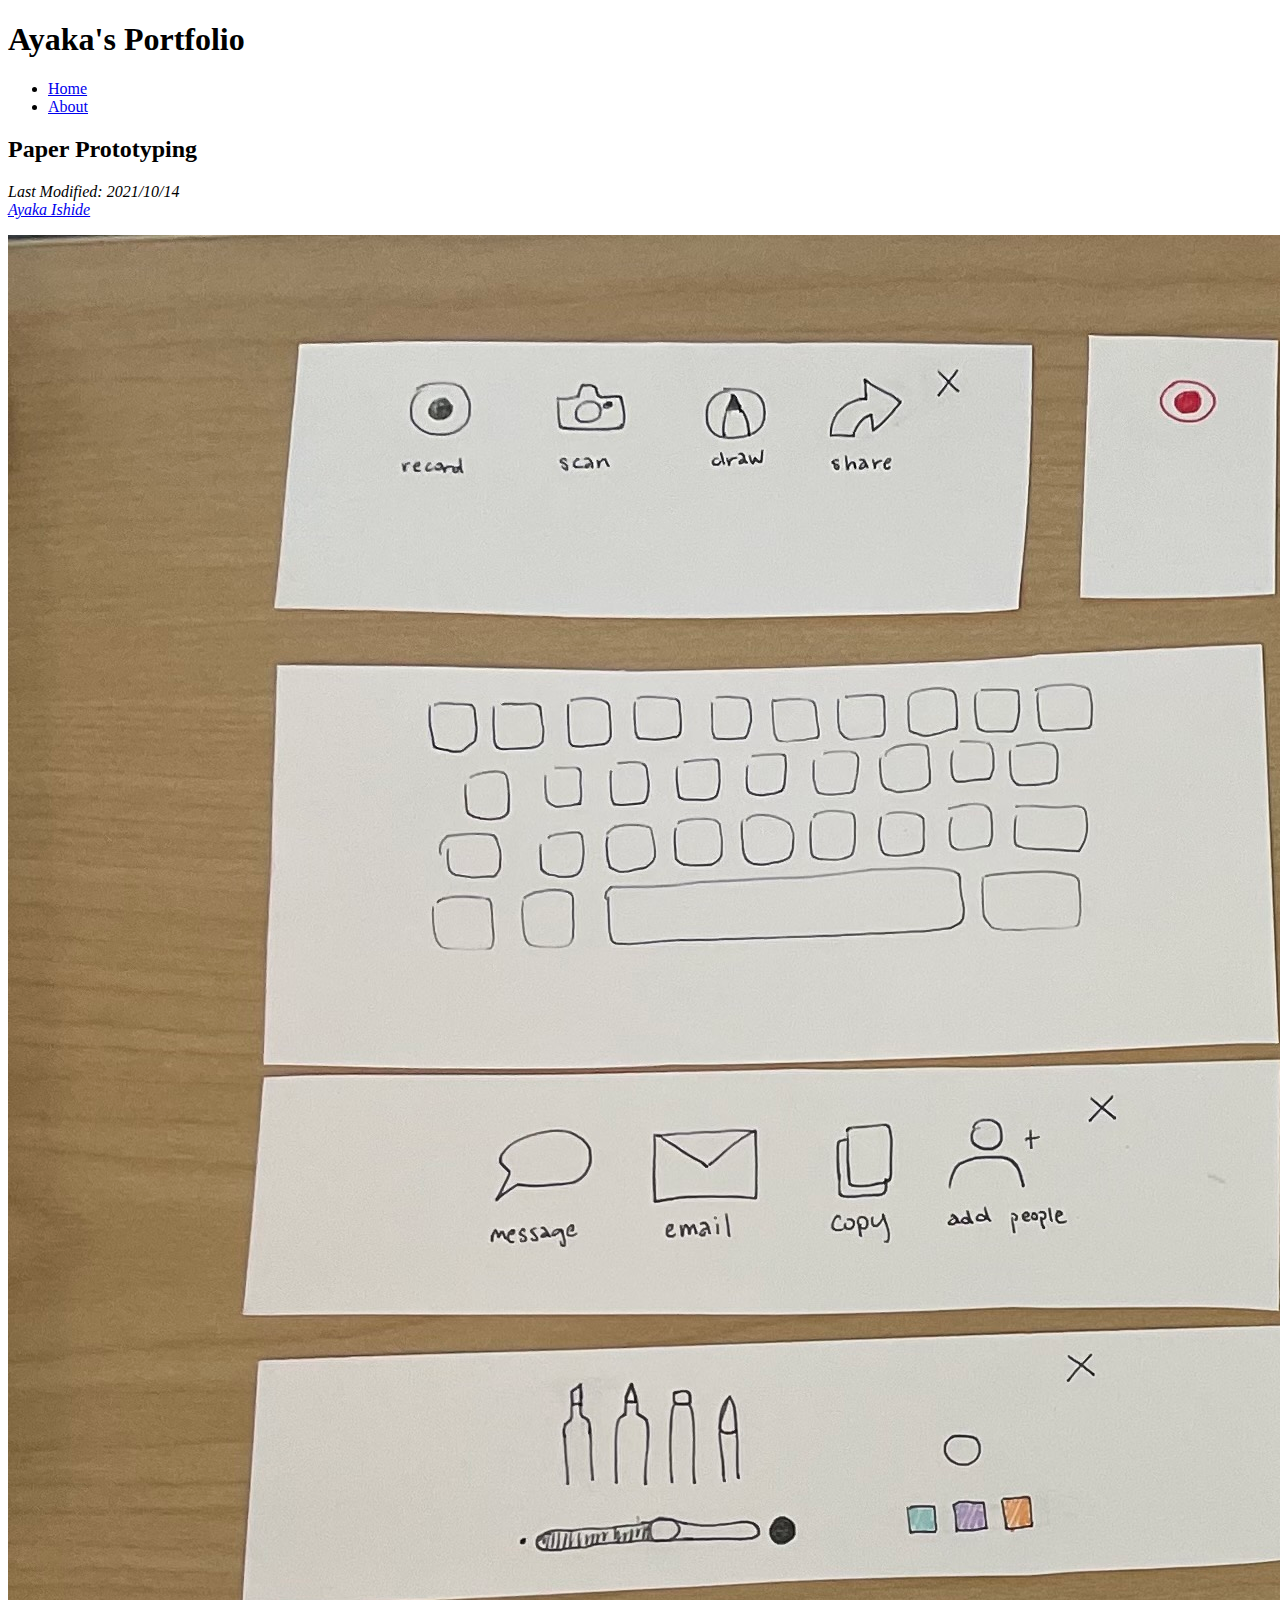
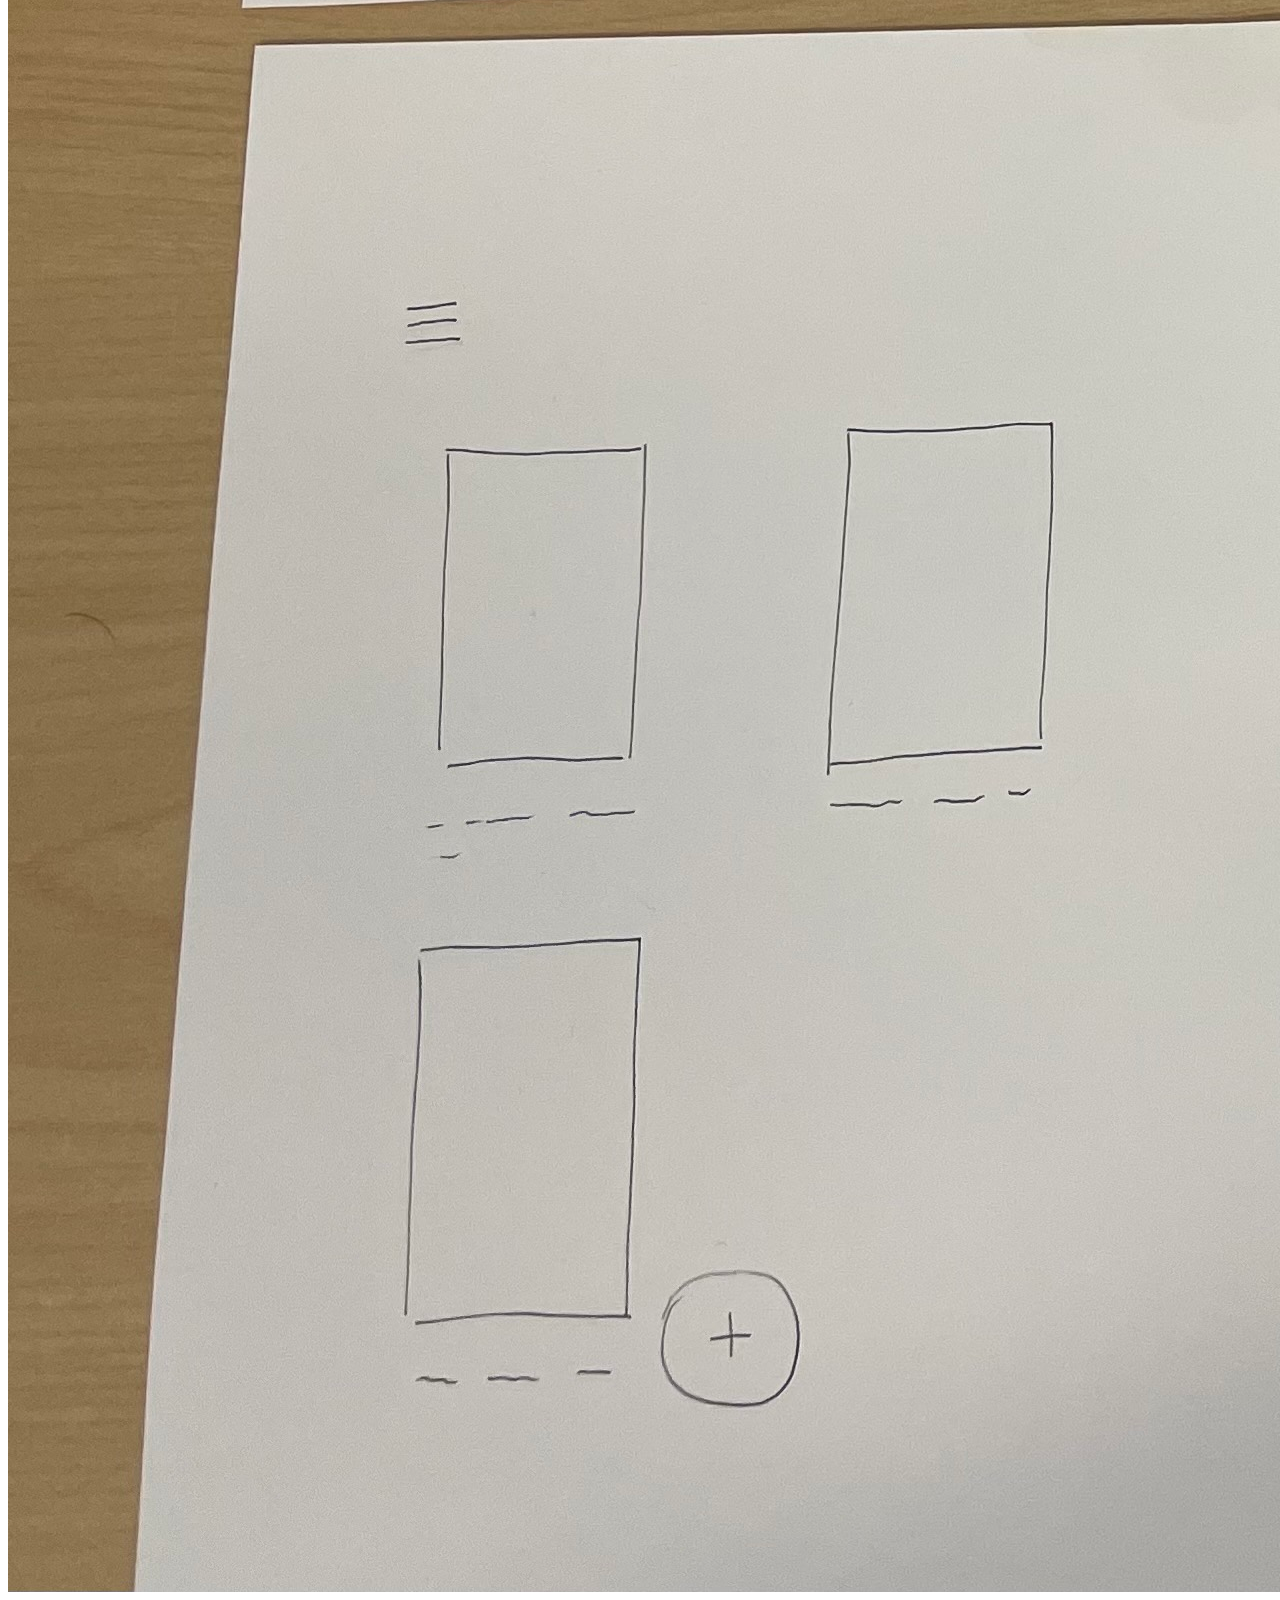
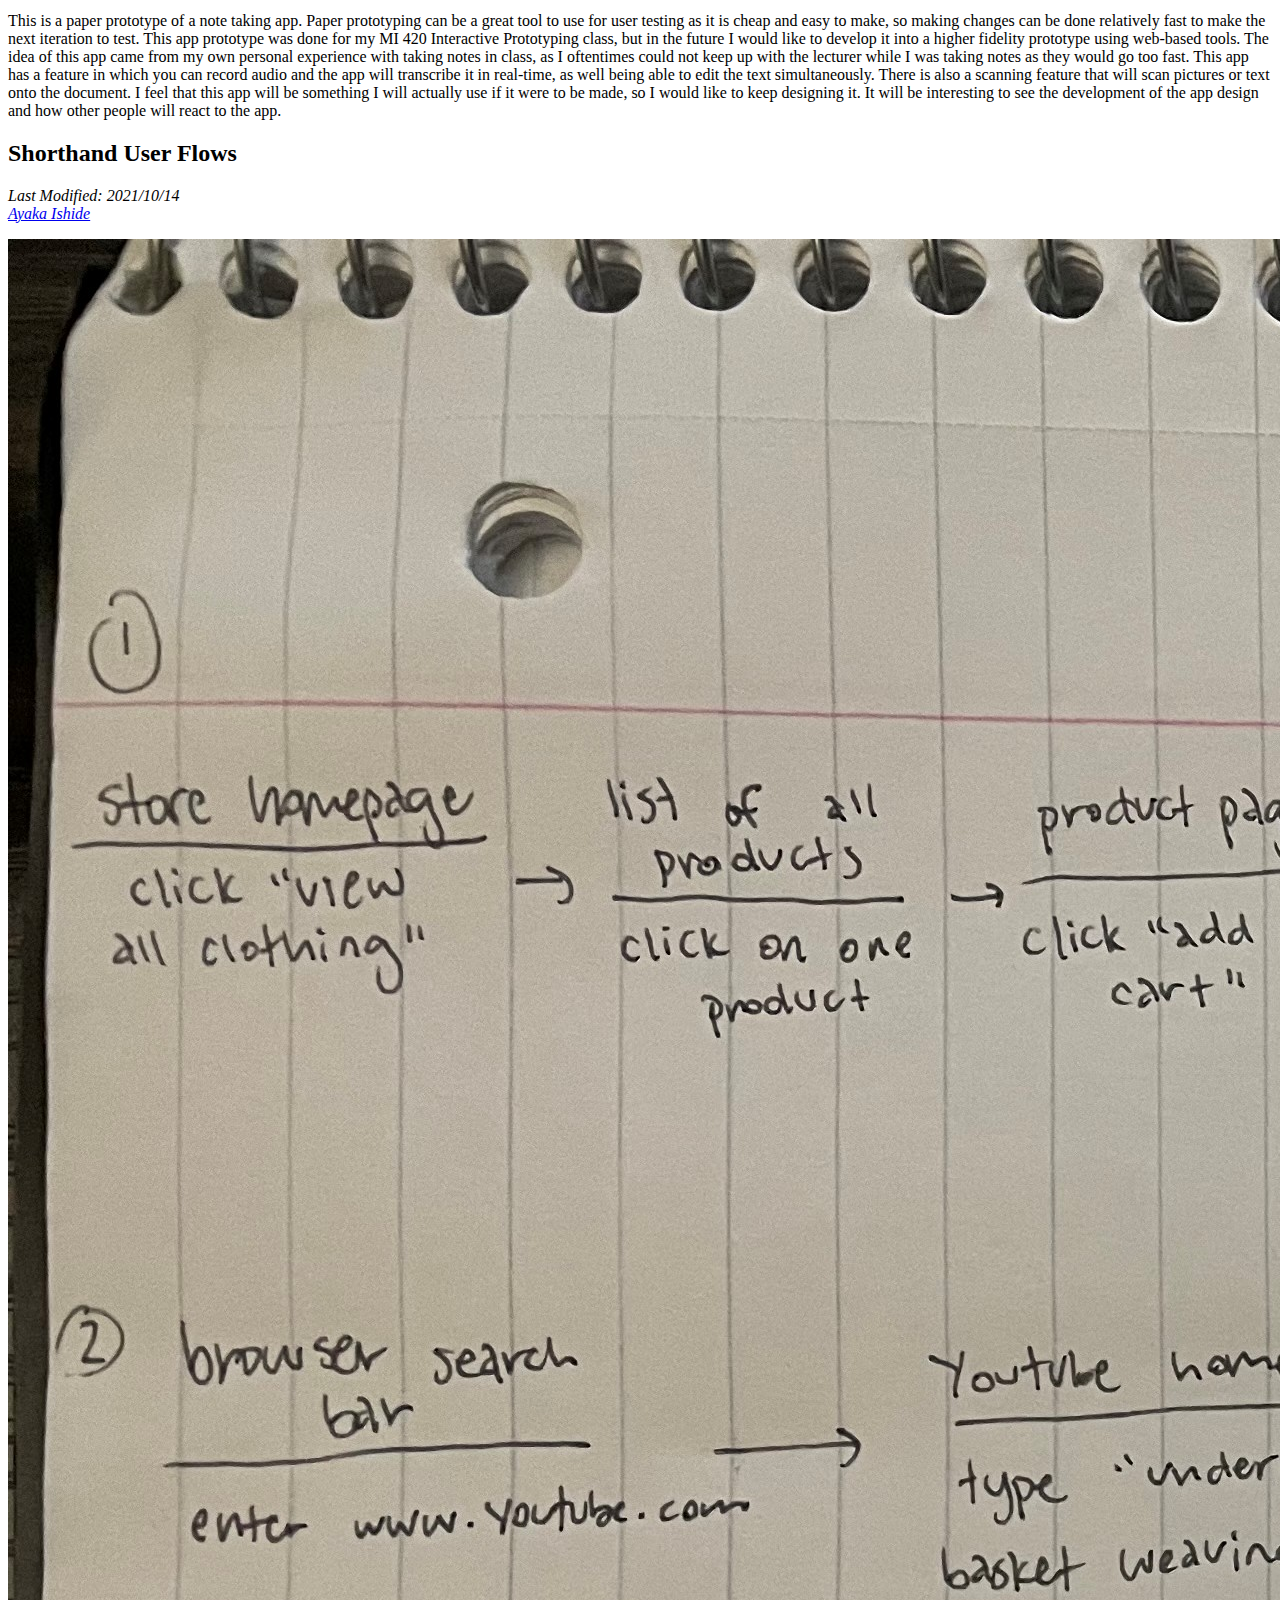
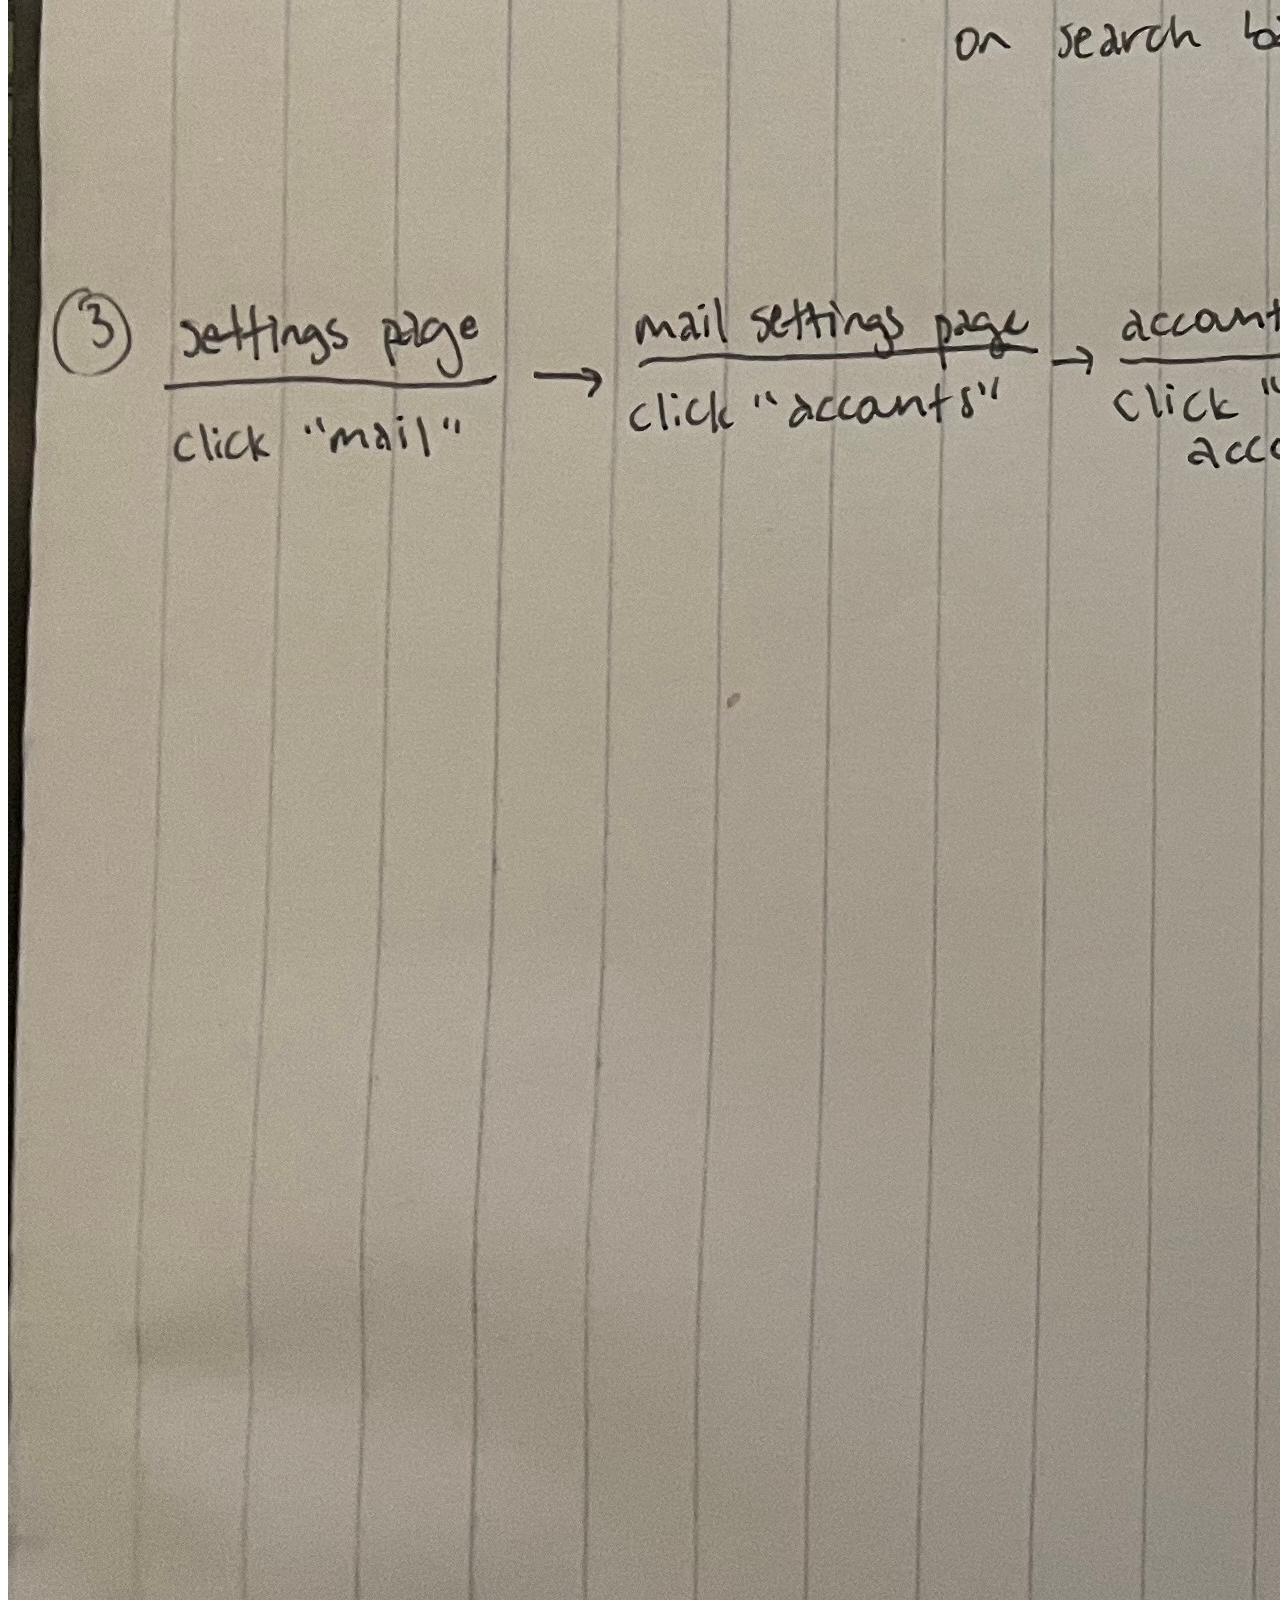
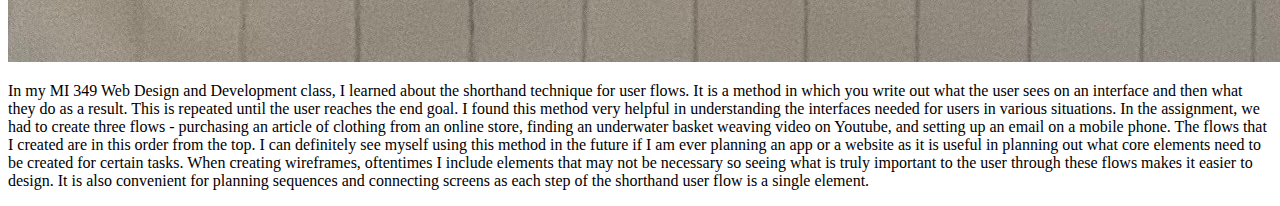
==== index.html @ ca2ef915 "finished lab" ====
<!DOCTYPE html>
<html lang="en">
<head>
    <meta charset="UTF-8">
    <meta http-equiv="X-UA-Compatible" content="IE=edge">
    <meta name="viewport" content="width=device-width, initial-scale=1.0">
    <title>Home</title>
</head>
<body>
    <header>
        <h1>Ayaka's Portfolio</h1>
    </header>

    <nav>
        <ul>
            <li><a href="index.html">Home</a></li>
            <li><a href="about.html">About</a></li>
        </ul>
    </nav>

    <section>
        <article>
            <h2>Paper Prototyping</h2>
            <address>Last Modified: 2021/10/14</address>
            <address><a href=about.html>Ayaka Ishide</a></address>
            <p><img src="prototype.jpg" alt="picture of all parts of the paper prototype"></p>
            <p>This is a paper prototype of a note taking app. Paper prototyping can be a great tool to use for user testing as it is cheap and easy to make, so making changes can be done relatively fast to make the next iteration to test. This app prototype was done for my MI 420 Interactive Prototyping class, but in the future I would like to develop it into a higher fidelity prototype using web-based tools. The idea of this app came from my own personal experience with taking notes in class, as I oftentimes could not keep up with the lecturer while I was taking notes as they would go too fast. This app has a feature in which you can record audio and the app will transcribe it in real-time, as well being able to edit the text simultaneously. There is also a scanning feature that will scan pictures or text onto the document. I feel that this app will be something I will actually use if it were to be made, so I would like to keep designing it. It will be interesting to see the development of the app design and how other people will react to the app. </p>
        </article>
        <article>
            <h2>Shorthand User Flows</h2>
            <address>Last Modified: 2021/10/14</address>
            <address><a href=about.html>Ayaka Ishide</a></address>
            <p><img src="flow.jpg" alt="picture of the shorthand user flow"></p>
            <p>In my MI 349 Web Design and Development class, I learned about the shorthand technique for user flows. It is a method in which you write out what the user sees on an interface and then what they do as a result. This is repeated until the user reaches the end goal. I found this method very helpful in understanding the interfaces needed for users in various situations. In the assignment, we had to create three flows - purchasing an article of clothing from an online store, finding an underwater basket weaving video on Youtube, and setting up an email on a mobile phone. The flows that I created are in this order from the top. I can definitely see myself using this method in the future if I am ever planning an app or a website as it is useful in planning out what core elements need to be created for certain tasks. When creating wireframes, oftentimes I include elements that may not be necessary so seeing what is truly important to the user through these flows makes it easier to design. It is also convenient for planning sequences and connecting screens as each step of the shorthand user flow is a single element.</p>
        </article>
    </section>
</body>
</html>
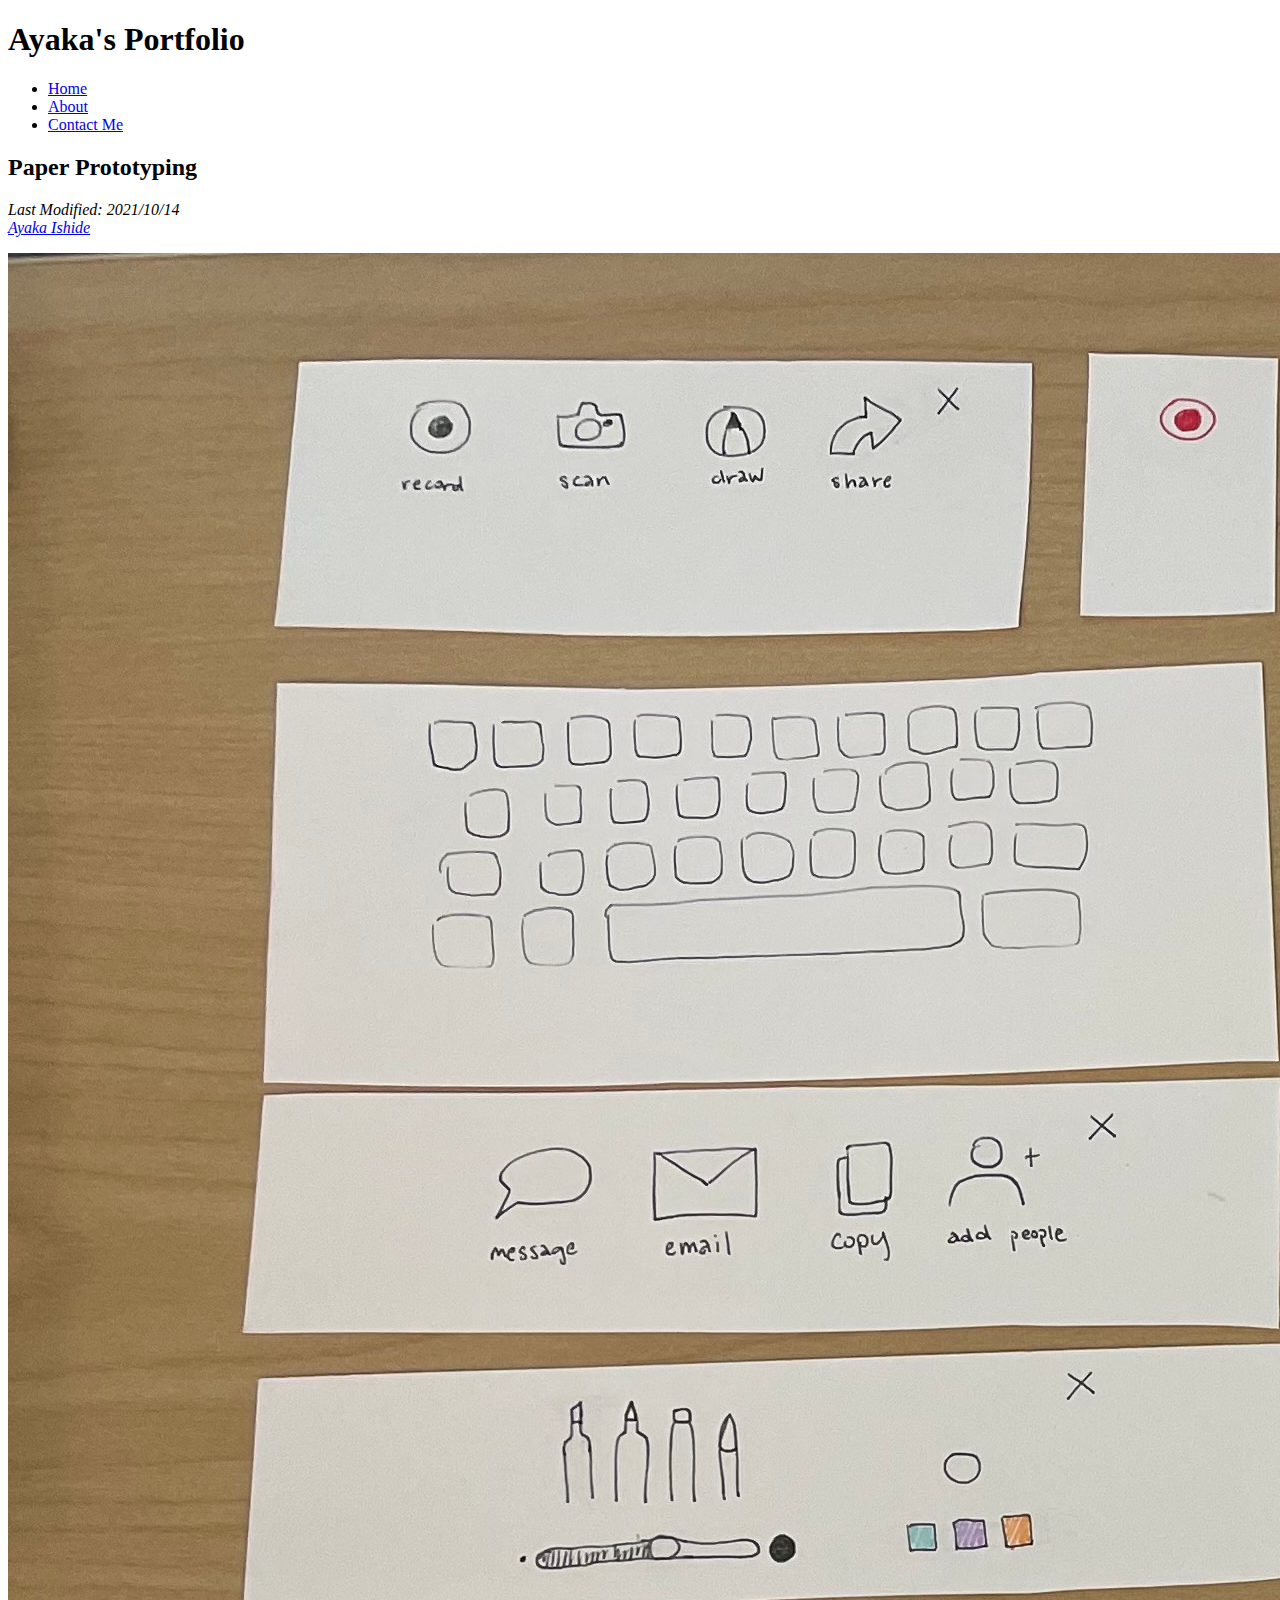
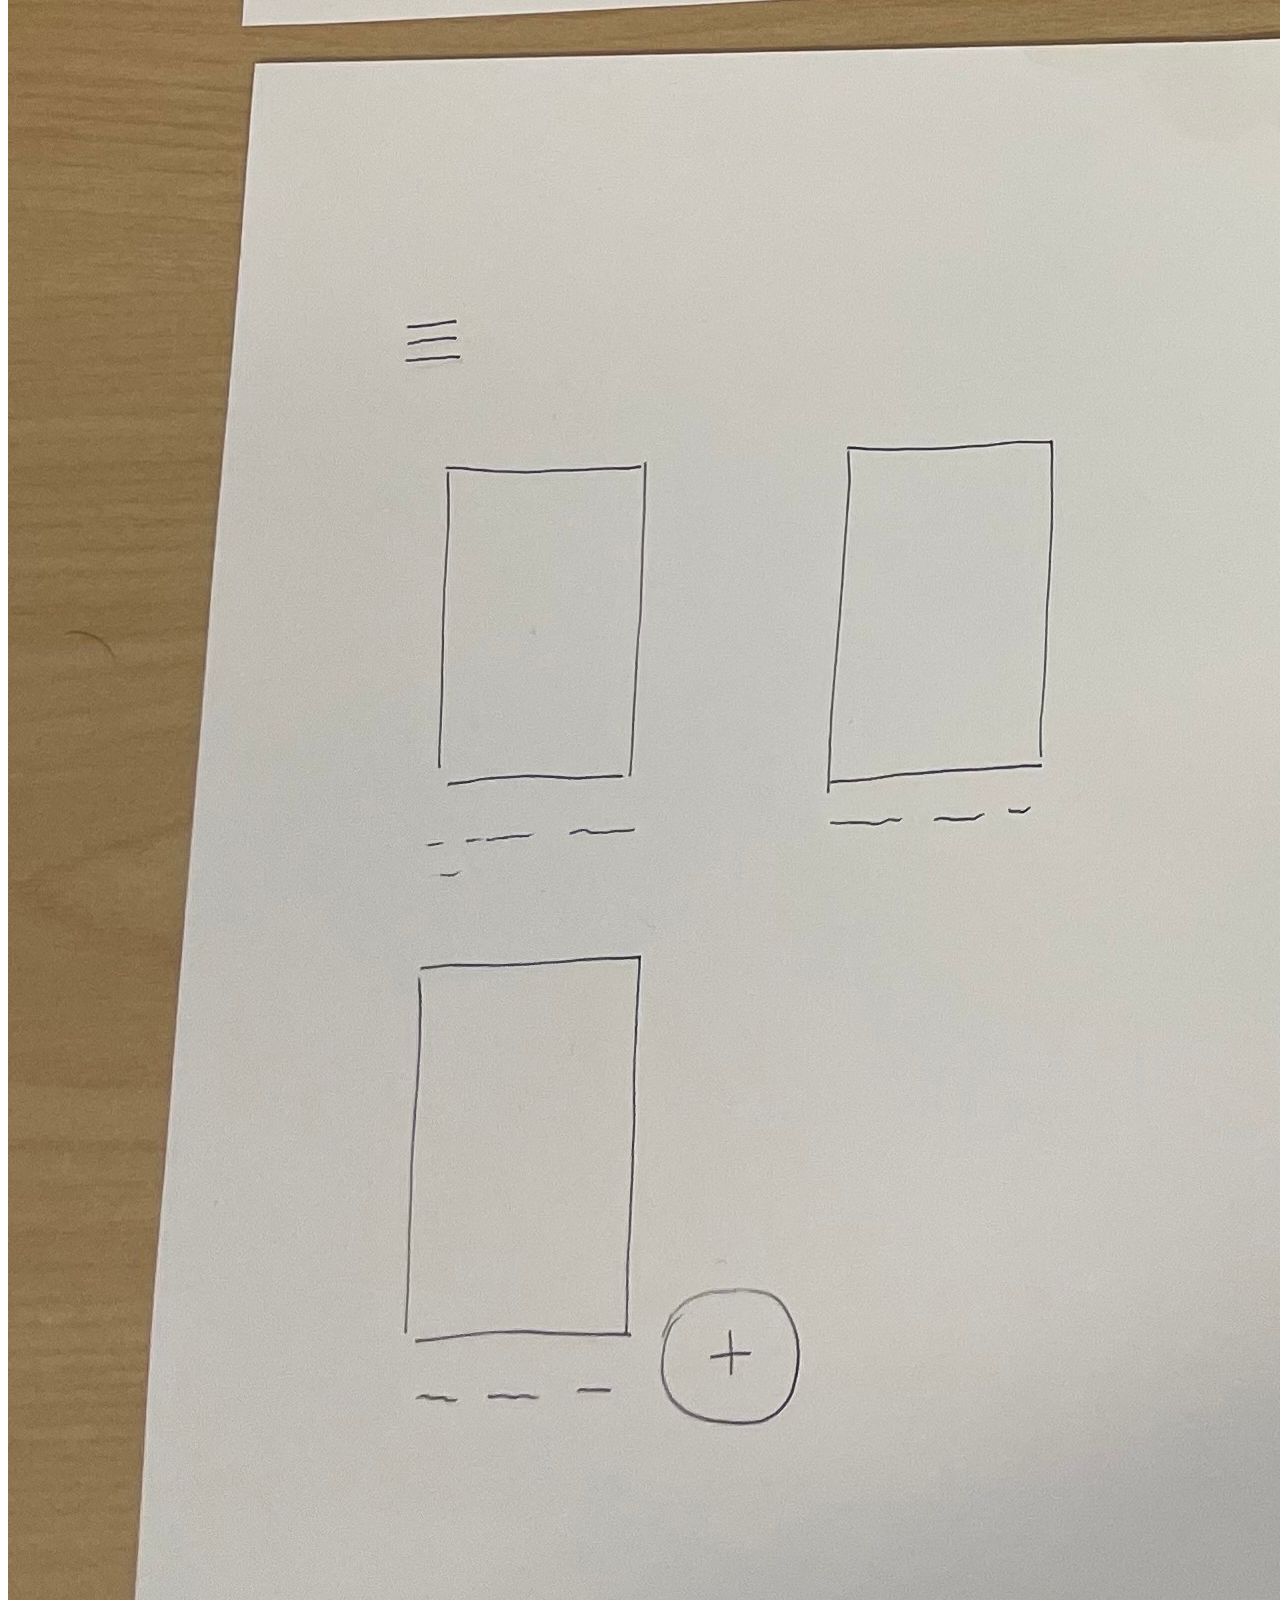
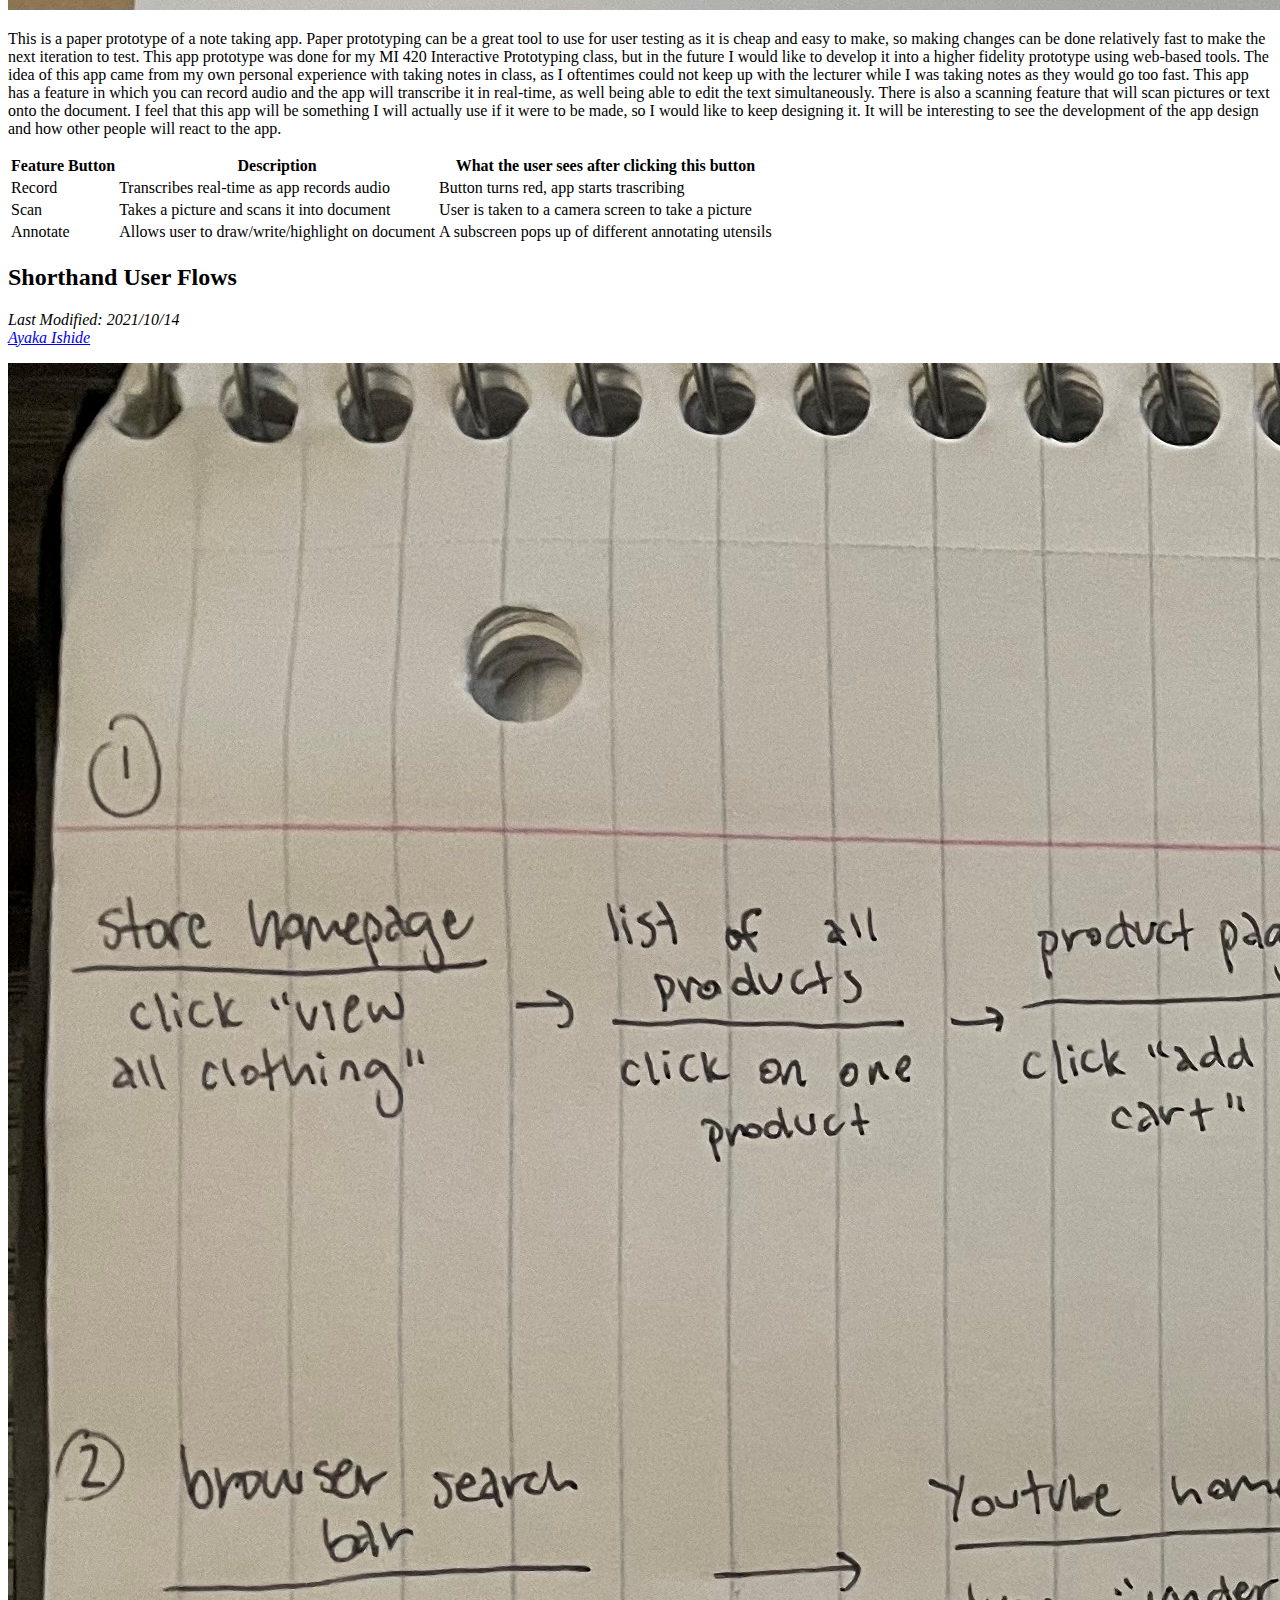
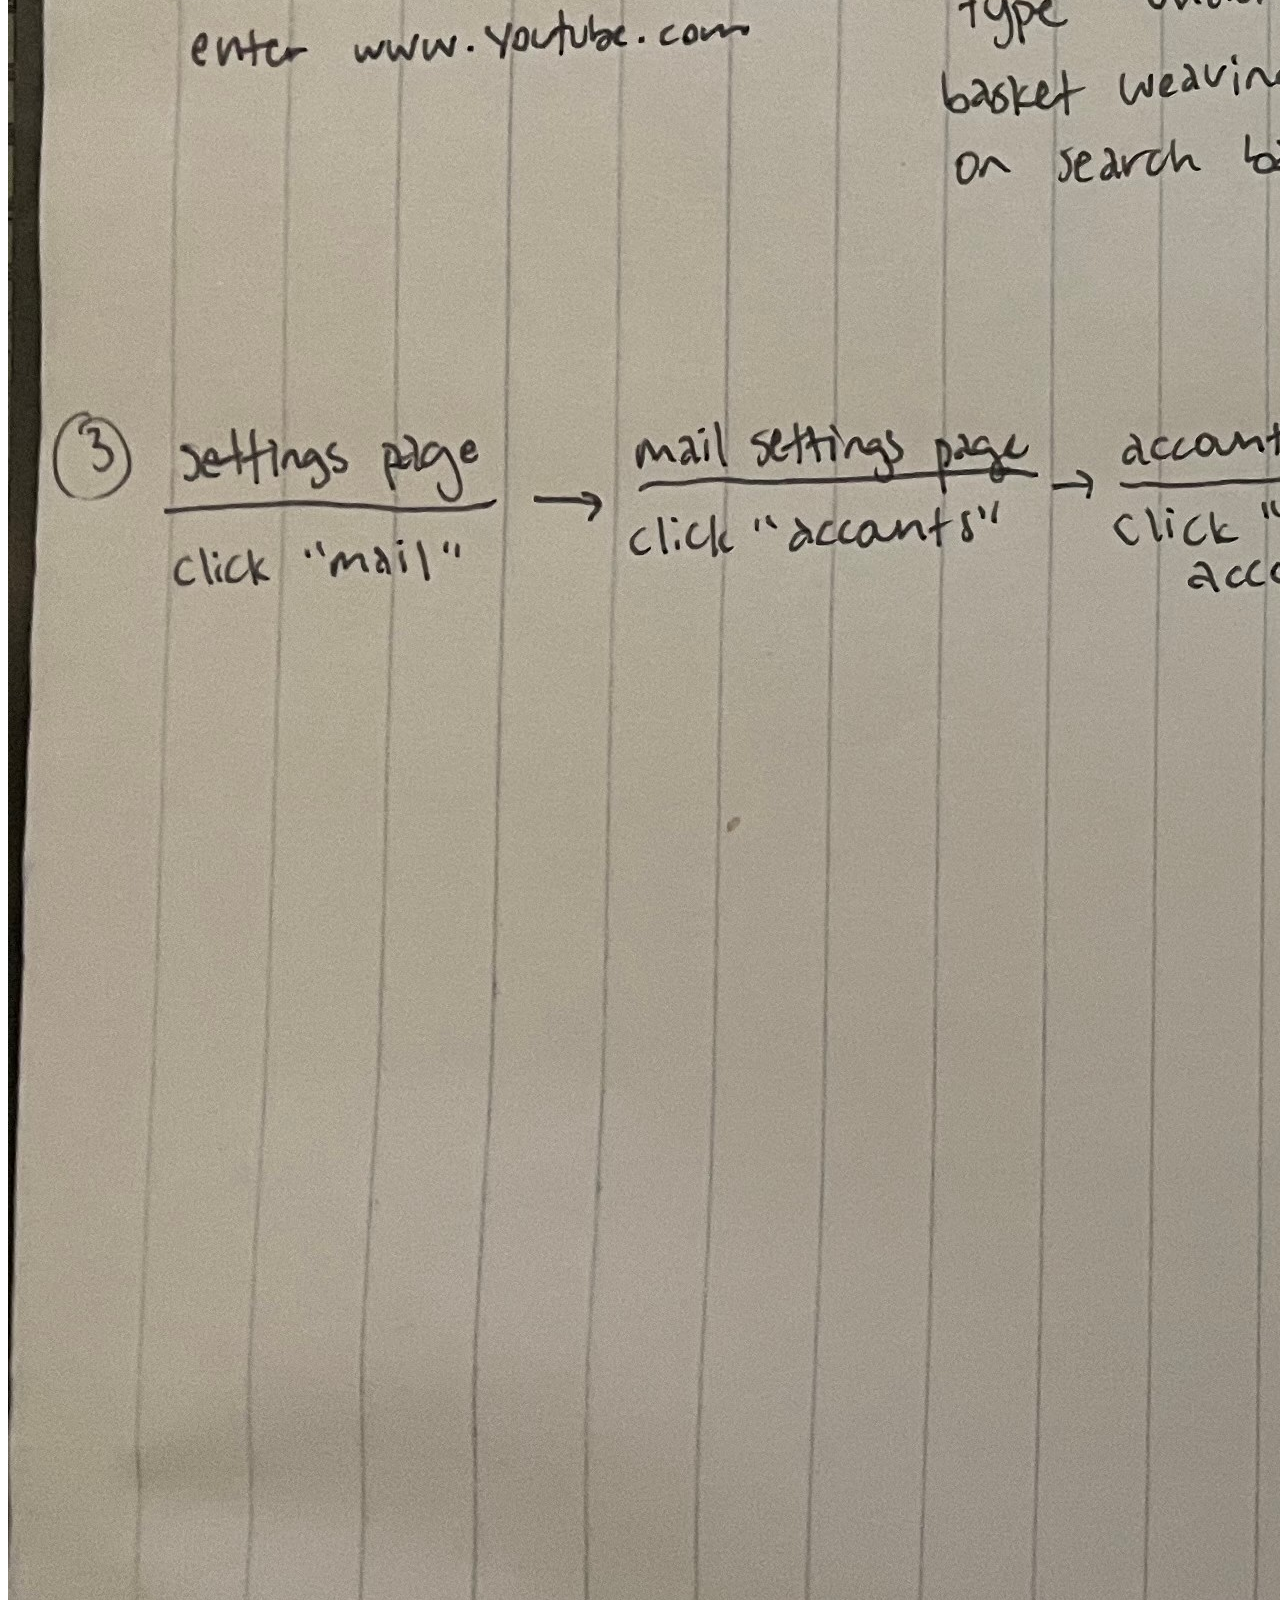
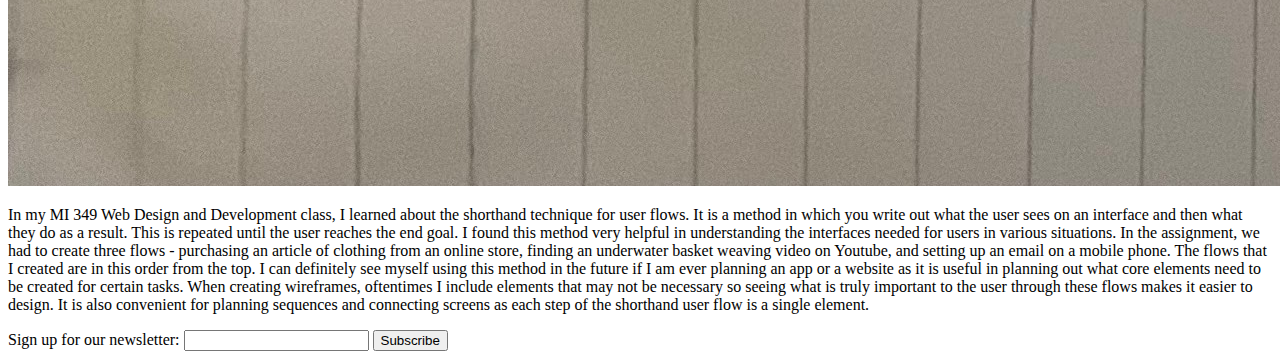
==== commit 04ba5955: "added contact page, tables, and forms" ====
--- a/index.html
+++ b/index.html
@@ -15,6 +15,7 @@
         <ul>
             <li><a href="index.html">Home</a></li>
             <li><a href="about.html">About</a></li>
+            <li><a href="contact.html">Contact Me</a></li>
         </ul>
     </nav>
 
@@ -25,6 +26,28 @@
             <address><a href=about.html>Ayaka Ishide</a></address>
             <p><img src="prototype.jpg" alt="picture of all parts of the paper prototype"></p>
             <p>This is a paper prototype of a note taking app. Paper prototyping can be a great tool to use for user testing as it is cheap and easy to make, so making changes can be done relatively fast to make the next iteration to test. This app prototype was done for my MI 420 Interactive Prototyping class, but in the future I would like to develop it into a higher fidelity prototype using web-based tools. The idea of this app came from my own personal experience with taking notes in class, as I oftentimes could not keep up with the lecturer while I was taking notes as they would go too fast. This app has a feature in which you can record audio and the app will transcribe it in real-time, as well being able to edit the text simultaneously. There is also a scanning feature that will scan pictures or text onto the document. I feel that this app will be something I will actually use if it were to be made, so I would like to keep designing it. It will be interesting to see the development of the app design and how other people will react to the app. </p>
+            <table>
+                <tr>
+                    <th>Feature Button</th>
+                    <th>Description</th>
+                    <th>What the user sees after clicking this button</th>
+                </tr>
+                <tr>
+                    <td>Record</td>
+                    <td>Transcribes real-time as app records audio</td>
+                    <td>Button turns red, app starts trascribing</td>
+                </tr>
+                <tr>
+                    <td>Scan</td>
+                    <td>Takes a picture and scans it into document</td>
+                    <td>User is taken to a camera screen to take a picture</td>
+                </tr>
+                <tr>
+                    <td>Annotate</td>
+                    <td>Allows user to draw/write/highlight on document</td>
+                    <td>A subscreen pops up of different annotating utensils</td>
+                </tr>
+            </table>
         </article>
         <article>
             <h2>Shorthand User Flows</h2>
@@ -34,5 +57,11 @@
             <p>In my MI 349 Web Design and Development class, I learned about the shorthand technique for user flows. It is a method in which you write out what the user sees on an interface and then what they do as a result. This is repeated until the user reaches the end goal. I found this method very helpful in understanding the interfaces needed for users in various situations. In the assignment, we had to create three flows - purchasing an article of clothing from an online store, finding an underwater basket weaving video on Youtube, and setting up an email on a mobile phone. The flows that I created are in this order from the top. I can definitely see myself using this method in the future if I am ever planning an app or a website as it is useful in planning out what core elements need to be created for certain tasks. When creating wireframes, oftentimes I include elements that may not be necessary so seeing what is truly important to the user through these flows makes it easier to design. It is also convenient for planning sequences and connecting screens as each step of the shorthand user flow is a single element.</p>
         </article>
     </section>
+    <form>
+        <label>Sign up for our newsletter:
+            <input type="email">
+        </label>
+        <button>Subscribe</button>
+    </form>
 </body>
 </html>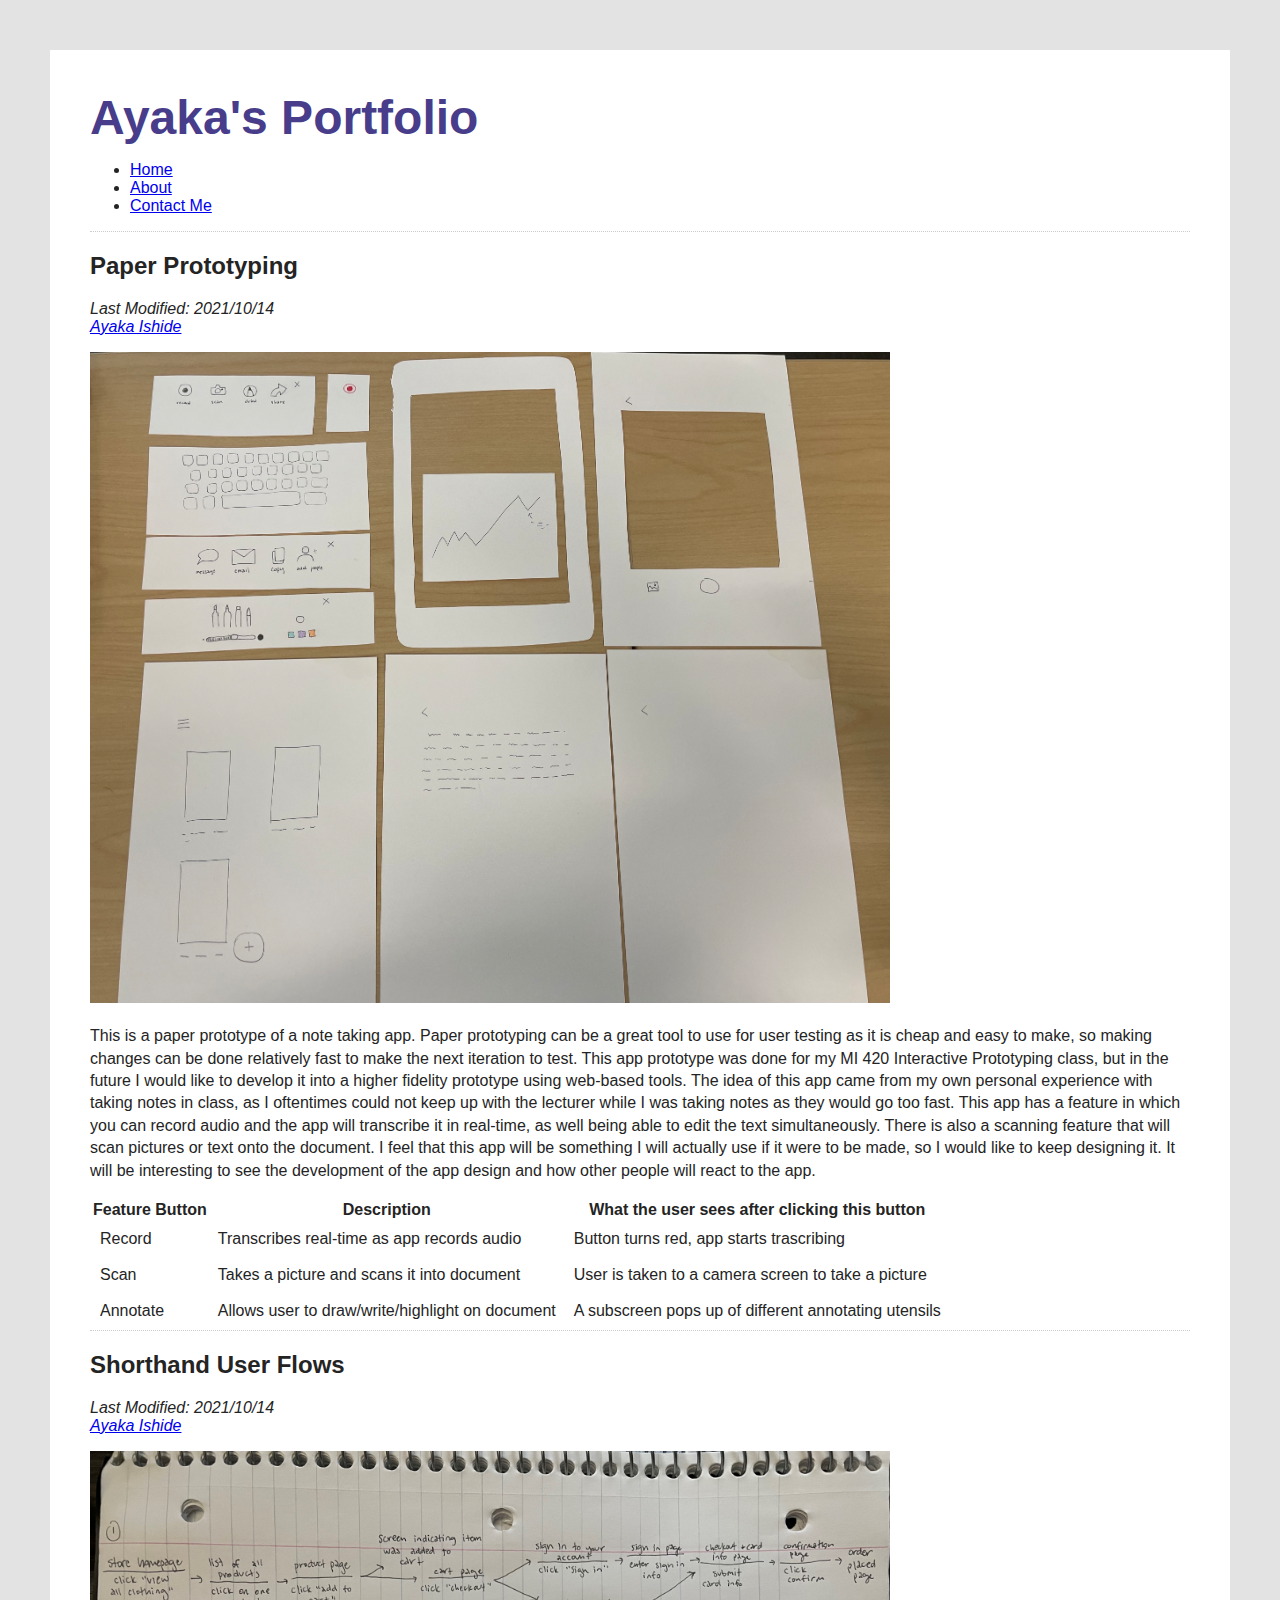
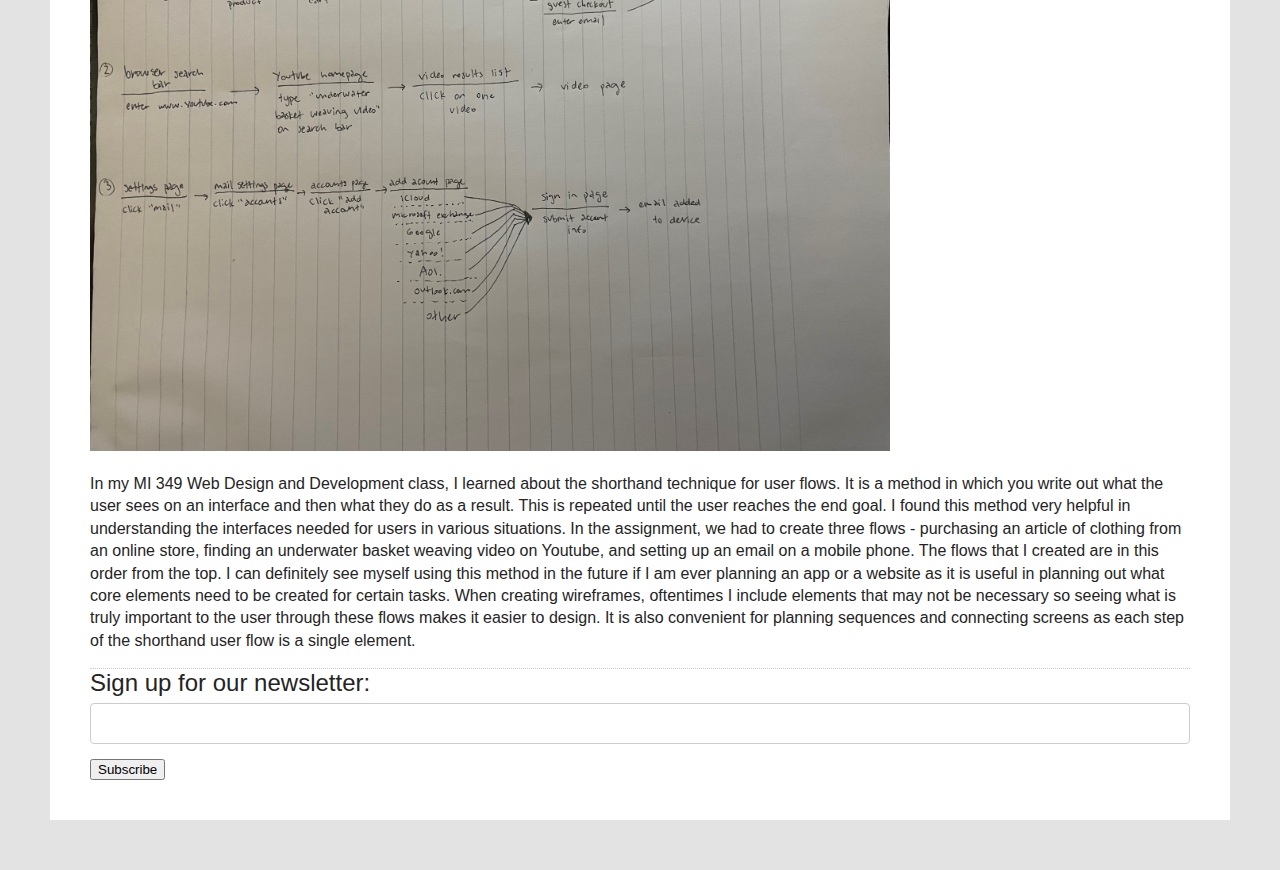
==== commit 750b9261: "added css" ====
--- a/index.html
+++ b/index.html
@@ -4,6 +4,7 @@
     <meta charset="UTF-8">
     <meta http-equiv="X-UA-Compatible" content="IE=edge">
     <meta name="viewport" content="width=device-width, initial-scale=1.0">
+    <link rel="stylesheet" href="style.css">
     <title>Home</title>
 </head>
 <body>
@@ -19,11 +20,11 @@
         </ul>
     </nav>
 
-    <section>
-        <article>
+    <section id="blog">
+        <article class="blog-post">
             <h2>Paper Prototyping</h2>
             <address>Last Modified: 2021/10/14</address>
-            <address><a href=about.html>Ayaka Ishide</a></address>
+            <address class="author"><a rel="author" href=about.html>Ayaka Ishide</a></address>
             <p><img src="prototype.jpg" alt="picture of all parts of the paper prototype"></p>
             <p>This is a paper prototype of a note taking app. Paper prototyping can be a great tool to use for user testing as it is cheap and easy to make, so making changes can be done relatively fast to make the next iteration to test. This app prototype was done for my MI 420 Interactive Prototyping class, but in the future I would like to develop it into a higher fidelity prototype using web-based tools. The idea of this app came from my own personal experience with taking notes in class, as I oftentimes could not keep up with the lecturer while I was taking notes as they would go too fast. This app has a feature in which you can record audio and the app will transcribe it in real-time, as well being able to edit the text simultaneously. There is also a scanning feature that will scan pictures or text onto the document. I feel that this app will be something I will actually use if it were to be made, so I would like to keep designing it. It will be interesting to see the development of the app design and how other people will react to the app. </p>
             <table>
@@ -49,16 +50,16 @@
                 </tr>
             </table>
         </article>
-        <article>
+        <article class="blog-post">
             <h2>Shorthand User Flows</h2>
             <address>Last Modified: 2021/10/14</address>
-            <address><a href=about.html>Ayaka Ishide</a></address>
+            <address class="author"><a rel="author" href=about.html>Ayaka Ishide</a></address>
             <p><img src="flow.jpg" alt="picture of the shorthand user flow"></p>
             <p>In my MI 349 Web Design and Development class, I learned about the shorthand technique for user flows. It is a method in which you write out what the user sees on an interface and then what they do as a result. This is repeated until the user reaches the end goal. I found this method very helpful in understanding the interfaces needed for users in various situations. In the assignment, we had to create three flows - purchasing an article of clothing from an online store, finding an underwater basket weaving video on Youtube, and setting up an email on a mobile phone. The flows that I created are in this order from the top. I can definitely see myself using this method in the future if I am ever planning an app or a website as it is useful in planning out what core elements need to be created for certain tasks. When creating wireframes, oftentimes I include elements that may not be necessary so seeing what is truly important to the user through these flows makes it easier to design. It is also convenient for planning sequences and connecting screens as each step of the shorthand user flow is a single element.</p>
         </article>
     </section>
     <form>
-        <label>Sign up for our newsletter:
+        <label id="newsletter">Sign up for our newsletter:
             <input type="email">
         </label>
         <button>Subscribe</button>
--- a/style.css
+++ b/style.css
@@ -0,0 +1,61 @@
+html {
+    background: #e3e3e3;
+}
+
+body {
+    font-family: Arial, Helvetica, sans-serif;
+    margin: 50px;
+    padding: 40px;
+    color: #242424;
+    background: #fff;
+}
+
+h1 {
+    font-size: 3em;
+    margin: 0;
+    color:darkslateblue;
+}
+
+p {
+    line-height: 1.4em;
+}
+
+#blog {
+    border-top: 1px dotted #ccc;
+}
+
+.blog-post {
+    border-bottom: 1px dotted #ccc;
+}
+
+td {
+    padding: 8px;
+}
+
+img {
+    width: 800px;
+}
+
+img[src="profile.jpg"] {
+    width: 240px;
+}
+
+#contact {
+    border-radius: 5px;
+    background-color: #f2f2f2;
+    padding: 20px;
+}
+
+input[type=text], input[type=email], select, textarea {
+    width: 100%; 
+    padding: 12px; 
+    border: 1px solid #ccc; 
+    border-radius: 4px;
+    box-sizing: border-box;
+    margin-top: 6px;
+    margin-bottom: 15px;
+}
+
+#newsletter {
+    font-size: 1.5em;
+}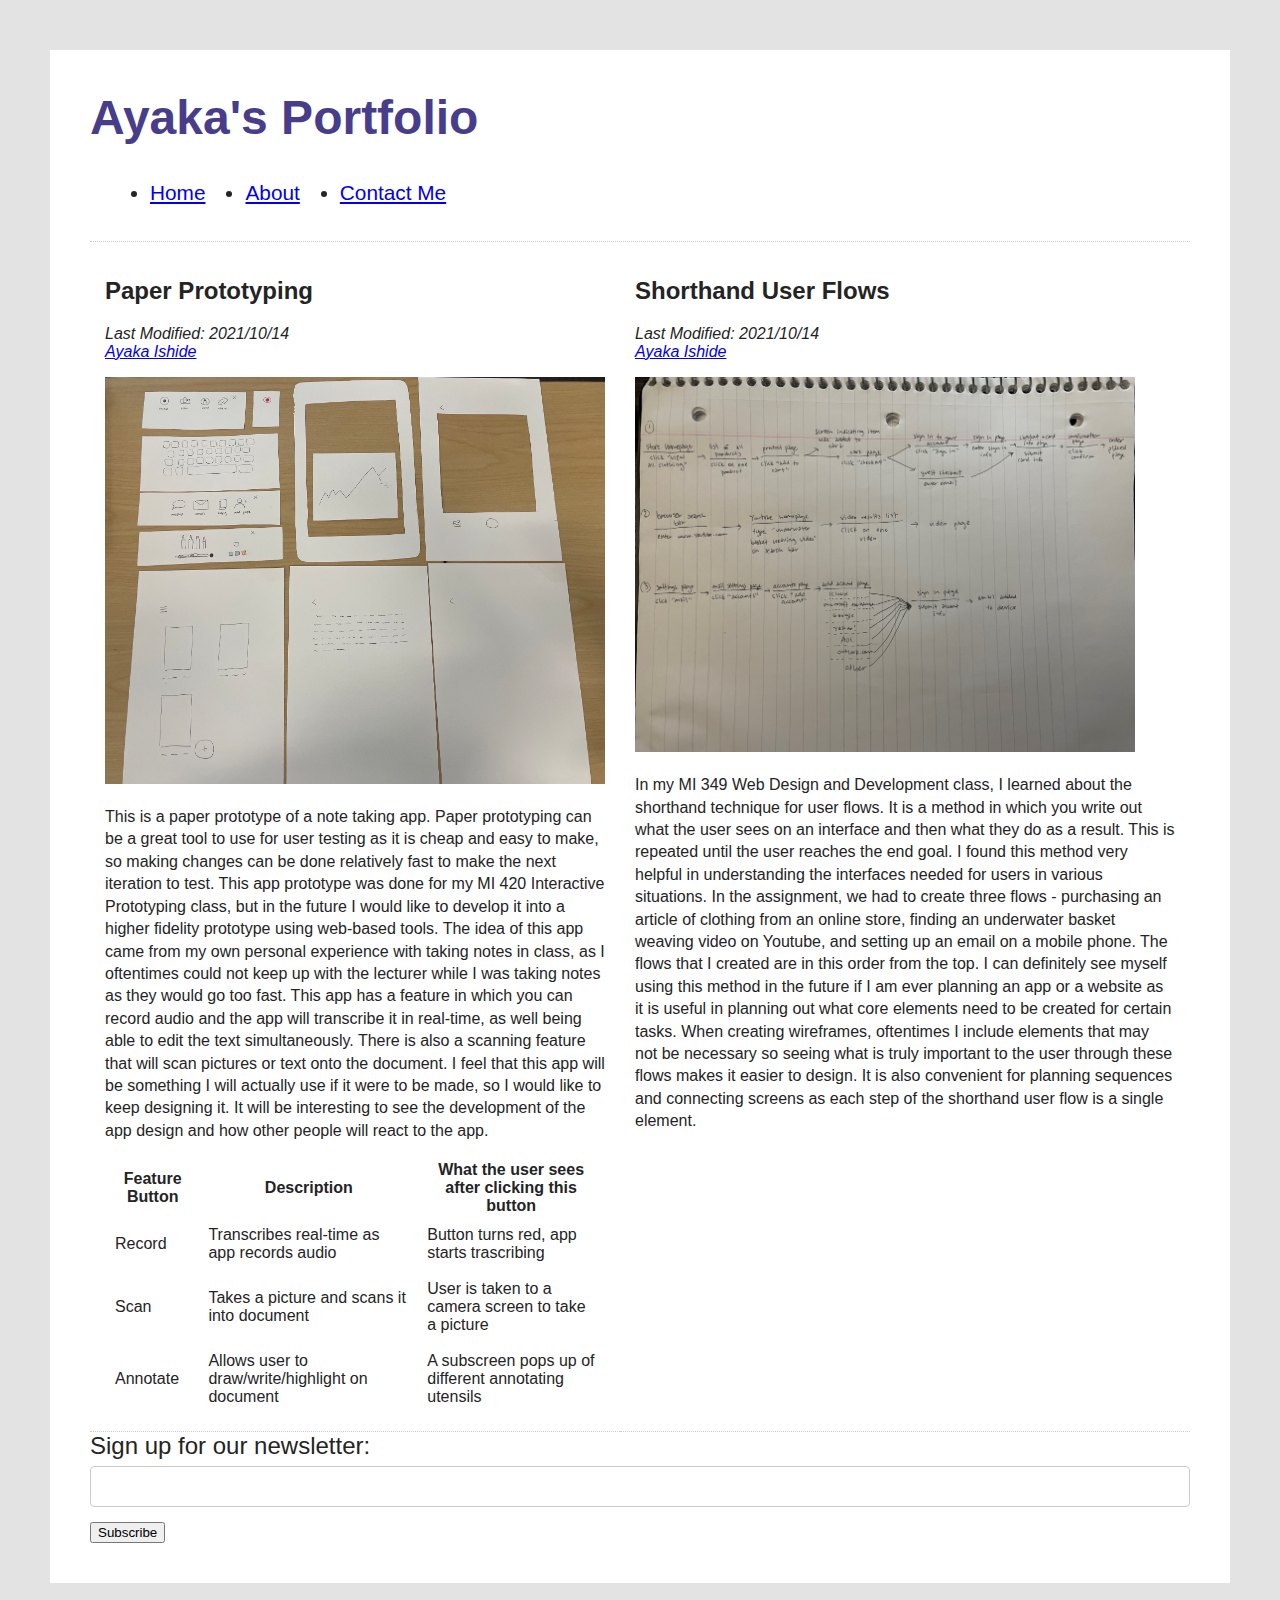
==== commit 9b9b2d56: "added css layouts" ====
--- a/index.html
+++ b/index.html
@@ -13,10 +13,10 @@
     </header>
 
     <nav>
-        <ul>
-            <li><a href="index.html">Home</a></li>
-            <li><a href="about.html">About</a></li>
-            <li><a href="contact.html">Contact Me</a></li>
+        <ul class="nav">
+            <li class="nav-list"><a href="index.html">Home</a></li>
+            <li class="nav-list"><a href="about.html">About</a></li>
+            <li class="nav-list"><a href="contact.html">Contact Me</a></li>
         </ul>
     </nav>
 
--- a/style.css
+++ b/style.css
@@ -22,10 +22,12 @@
 
 #blog {
     border-top: 1px dotted #ccc;
+    display: flex;
 }
 
 .blog-post {
     border-bottom: 1px dotted #ccc;
+    padding: 15px;
 }
 
 td {
@@ -33,11 +35,11 @@
 }
 
 img {
-    width: 800px;
+    width: 500px;
 }
 
 img[src="profile.jpg"] {
-    width: 240px;
+    width: 200px;
 }
 
 #contact {
@@ -58,4 +60,36 @@
 
 #newsletter {
     font-size: 1.5em;
+}
+
+nav {
+    position: sticky;
+    top: 0;
+}
+
+.nav {
+    display: flex;
+    background: white;
+}
+
+.nav-list {
+    margin: 20px;
+    font-size: 1.3em;
+}
+
+figure {
+    float: left;
+    margin-right: 15px;
+    position: relative;
+    bottom: 40px;
+    padding: 10px;
+}
+
+figcaption {
+    position: relative;
+    bottom: 20px;
+}
+
+.skills {
+    list-style-position: inside;
 }